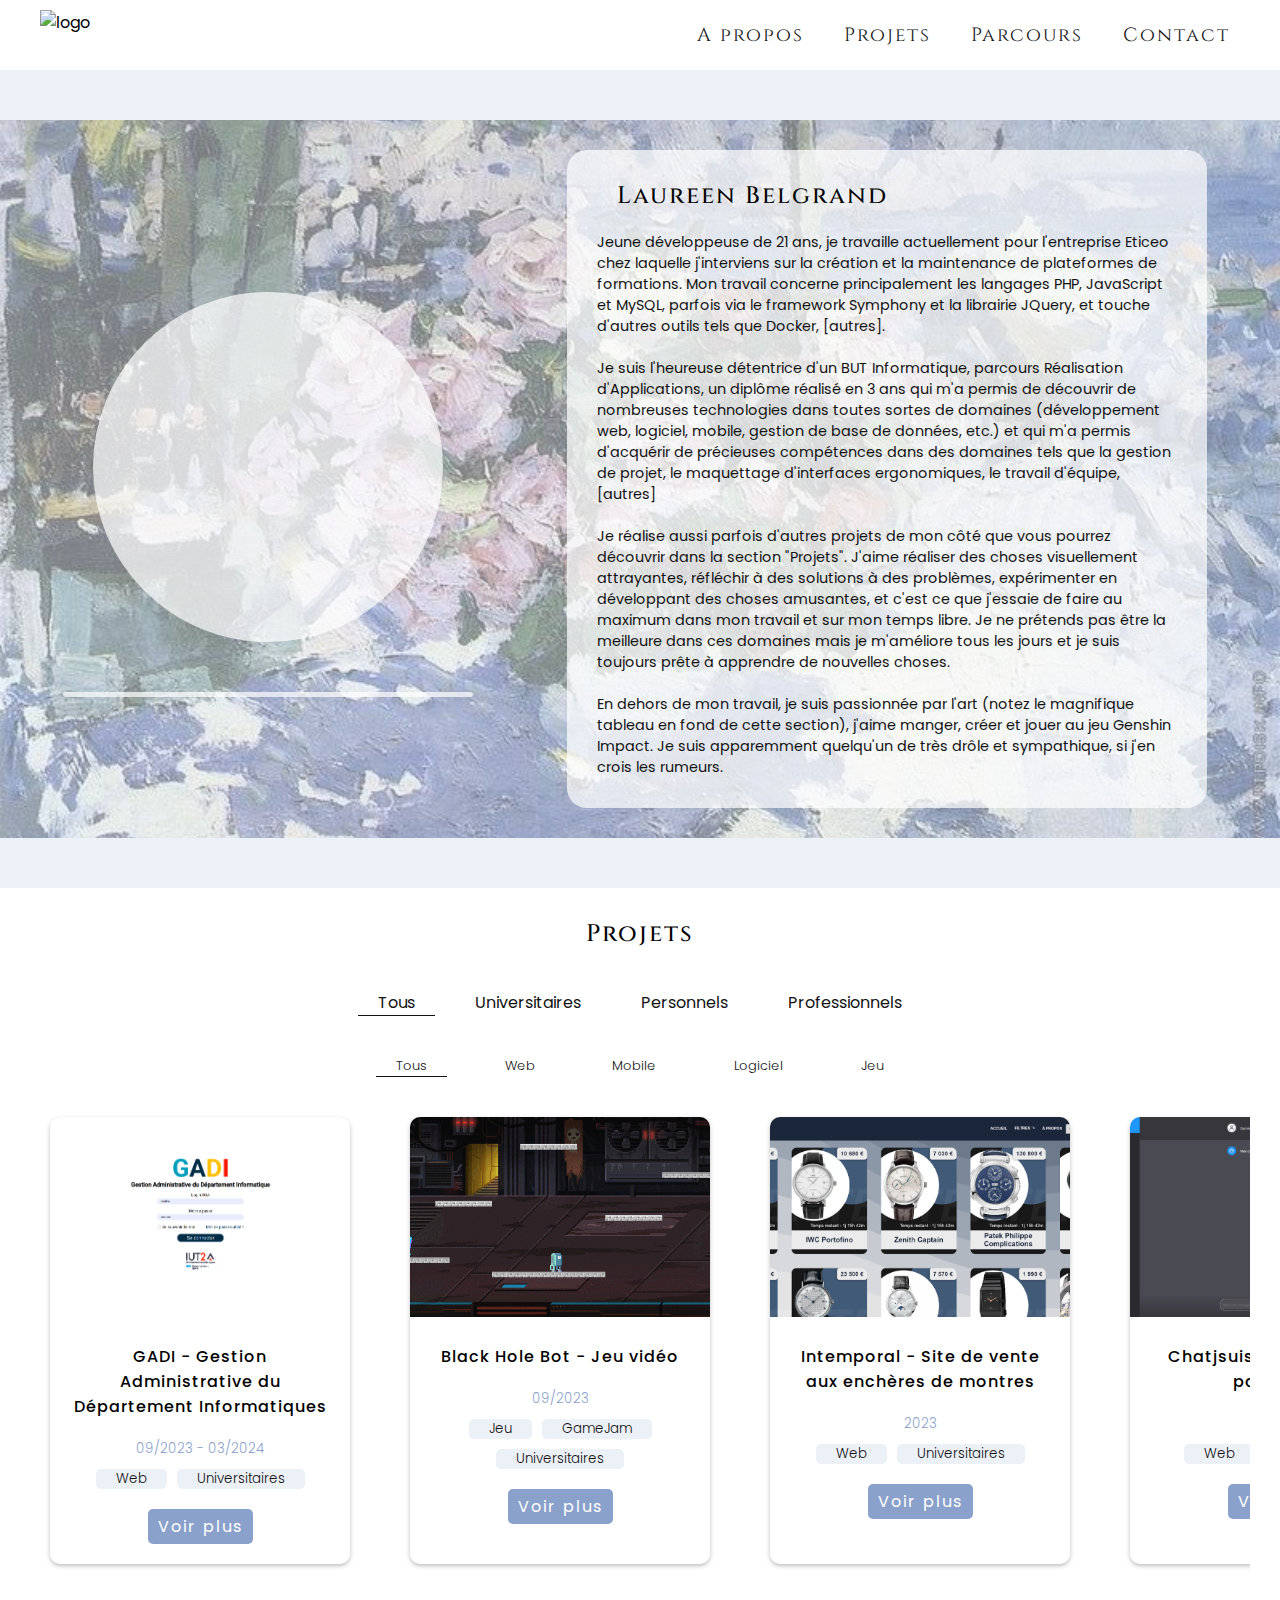
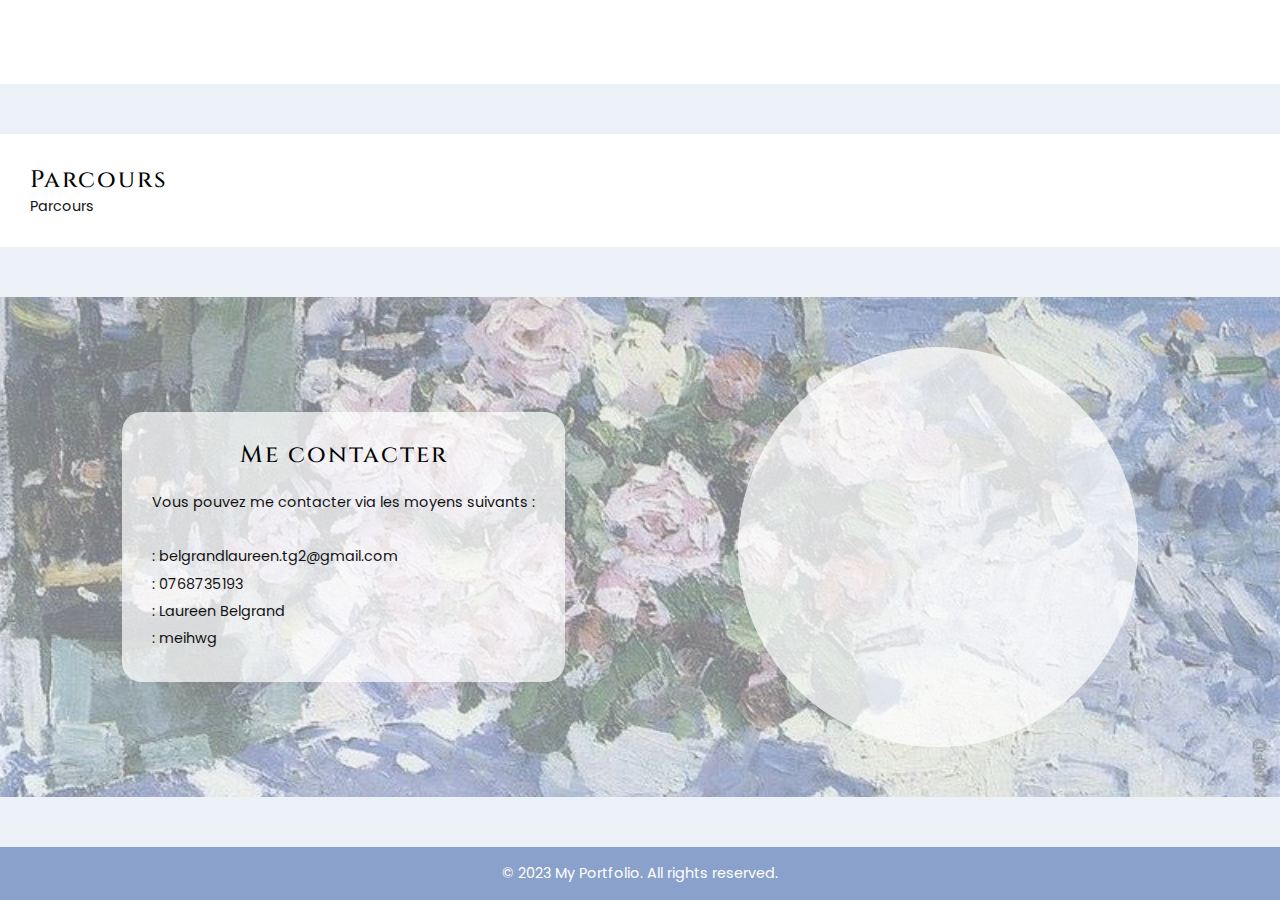
==== index.html @ 21756158 "Updates" ====
<!doctype html><html lang="en"><head><meta charset="utf-8"/><link rel="icon" href="/favicon.ico"/><meta name="viewport" content="width=device-width,initial-scale=1"/><link href="https://fonts.googleapis.com/css2?family=Poppins:wght@300;400;500;600;700&display=swap" rel="stylesheet"><link rel="stylesheet" href="https://cdnjs.cloudflare.com/ajax/libs/font-awesome/5.15.3/css/all.min.css"><link rel="stylesheet" href="https://cdn.jsdelivr.net/npm/phosphor-icons@latest/dist/phosphor.css"><link rel="stylesheet" href="https://fonts.googleapis.com/css2?family=Cinzel:wght@400..900&display=swap%27"><meta name="theme-color" content="#000000"/><meta name="description" content="Web site created using create-react-app"/><link rel="apple-touch-icon" href="/logo192.png"/><link rel="manifest" href="/manifest.json"/><title>Laureen Belgrand - Portfolio</title><script defer="defer" src="/static/js/main.1f00c814.js"></script><link href="/static/css/main.bd070489.css" rel="stylesheet"></head><body><noscript>You need to enable JavaScript to run this app.</noscript><div id="root"></div></body></html>
---- static/css/main.bd070489.css ----
*{--color-primary:#8aa1cb;--white:#fff;--black:#131313;--color-gray:#f0f0f0;--color-grey:#e0e0e0;--color-text:#131313;--color-text-light:#fff;--color-bg:#ecf0f7;box-sizing:border-box;margin:0;padding:0;scroll-behavior:smooth}:not(.icon){transition:all .3s ease-in-out}::selection{background-color:var(--color-primary);color:#fff}body{-webkit-font-smoothing:antialiased;-moz-osx-font-smoothing:grayscale;font-family:Poppins,-apple-system,BlinkMacSystemFont,Segoe UI,Roboto,Oxygen,Ubuntu,Cantarell,Fira Sans,Droid Sans,Helvetica Neue,sans-serif;margin:0;overflow-x:hidden}code{font-family:source-code-pro,Menlo,Monaco,Consolas,Courier New,monospace}h2{font-family:Cinzel;font-weight:500;letter-spacing:2px}a,label,p,span{color:var(--color-text)}p{font-size:.9rem}a{text-decoration:none}::-webkit-scrollbar{height:10px;width:10px}::-webkit-scrollbar-thumb{background-color:var(--color-primary);border-radius:10px}body{background-color:var(--color-bg);min-height:100vh}section{margin:50px 0;padding:30px;scroll-margin-top:100px}header,section{background-color:var(--white);width:100vw}header{align-items:center;display:flex;flex-direction:row;justify-content:space-between;min-height:4rem;padding:10px 20px;position:-webkit-sticky;position:sticky;top:0;z-index:100;img{height:50px;margin-left:20px;width:50px}ul{display:flex;flex-direction:row;gap:20px;list-style:none;margin-right:20px}a{font-family:Cinzel;font-size:larger;letter-spacing:2px;padding:5px 10px;text-decoration:none}a:hover{color:var(--color-primary)}li .underline{transition:width .3s ease-in-out;width:0}li.active .underline{border-bottom:1px solid var(--black);width:100%}li:hover .underline{border-bottom:1px solid var(--color-primary);width:100%}}#about{background:url(/static/media/banner.ee981eb2095ae97051c8.png) no-repeat center 50%/cover,var(--color-primary);padding:0;position:relative;.filter{background-color:var(--color-bg);height:100%;opacity:.5;position:absolute;width:100%}.content{justify-content:space-evenly;position:relative;z-index:10}.content,.icons{align-items:center;display:flex;flex-direction:row}.icons{background-color:#ffffffb3;border-radius:20px;font-size:30px;gap:20px;justify-content:center;margin:20px;padding-top:5px}.icons .icon:hover{color:var(--color-primary);cursor:pointer}.icons .icon{transition:all .05s ease-in-out}.image{background:url() no-repeat center 50%/cover,#ffffffb3;border-radius:50%;height:350px;margin:50px;width:350px}.text{background-color:#ffffffb3;border-radius:20px;margin:30px;max-width:50%;padding:30px}h2{padding:0 0 20px 20px}}#projects{align-items:center;display:flex;flex-direction:column;ul{display:flex;flex-direction:row;gap:20px;justify-content:space-evenly;list-style:none;margin-top:40px}ul.type{font-size:small;font-weight:300}span{padding:0 20px}li:hover span{color:var(--color-primary);cursor:pointer}li .underline{transition:width .3s ease-in-out;width:0}li.active .underline{border-bottom:1px solid var(--black);width:100%}li:hover .underline{border-bottom:1px solid var(--color-primary);width:100%}.cards-container{display:flex;flex-direction:row;flex-wrap:nowrap;gap:60px;margin-bottom:50px;overflow-x:scroll;padding:40px 20px;width:100%}}.project-card{background-color:var(--white);border-radius:10px;box-shadow:0 2px 4px #00000040;flex:1 1;max-width:300px;min-width:300px;width:300px;img{background:var(--color-bg);border-radius:10px 10px 0 0;height:100%;min-height:200px;min-width:100%;object-fit:cover;width:100%}.card-info{align-items:center;border-radius:0 0 10px 10px;display:flex;flex-direction:column;padding:20px;h3{font-size:medium;font-weight:500;letter-spacing:1px;margin-bottom:20px;text-align:center}.open-details{background-color:var(--color-primary);border-radius:5px;color:var(--color-text-light);cursor:pointer;font-weight:400;letter-spacing:2px;padding:5px 10px}.date{color:var(--color-primary)}.date,.tags{font-size:smaller;font-weight:300}.tags{display:flex;flex-direction:row;flex-wrap:wrap;gap:10px;justify-content:center;margin:10px 0 20px;span{background-color:var(--color-bg);border-radius:5px;padding:5px 10px}}}}.project-card:hover{box-shadow:0 4px 8px #0000004d}.popup-bg{background:#00000080;height:100vh;justify-content:center;left:0;position:fixed;top:0;width:100vw;z-index:2000}.popup-bg,.project-popup{align-items:center;display:flex;flex-direction:column}.project-popup{background:#fff;border-radius:10px;box-shadow:0 0 10px #0003;font-size:1.2rem;max-height:90vh;overflow:scroll;transition:all .3s ease-in-out;width:60%;z-index:2001;.popup-header{border-bottom:1px solid var(--color-a);justify-content:space-between;width:100%;.popup-space{padding:1.5rem}.card-title{font-weight:500;letter-spacing:1px;margin-top:2.5rem}.popup-close{cursor:pointer;margin:1rem;transition:none}.popup-close:hover{color:red}}.popup-body{padding:1rem;width:60%;.popup-img{height:auto;margin:1rem 0;width:100%}.popup-cont{flex-direction:row;justify-content:space-between;.date{color:var(--color-primary);font-size:small;font-weight:300}.tags{flex-direction:row;flex-wrap:wrap;font-size:small;font-weight:300;gap:10px;justify-content:center;span{background-color:var(--color-primary);border-radius:5px;color:var(--color-text-light);font-size:small;padding:5px 10px}}}.popup-desc{padding:2rem 0;text-align:justify;width:100%;b{font-size:.9rem;font-weight:600}a{color:var(--color-primary)}a:hover{text-decoration:underline}.popup-images{justify-content:center;margin:2rem 0}.popup-keywords{flex-direction:row;flex-wrap:wrap;justify-content:center;margin:2rem 0}.popup-keyword{color:var(--color-primary);font-size:small;font-style:italic;padding:.5rem}}}}#contact{background:url(/static/media/banner.ee981eb2095ae97051c8.png) no-repeat center 50%/cover,var(--color-primary);padding:0;position:relative;.filter{background-color:var(--color-bg);height:100%;opacity:.5;position:absolute;width:100%}.content{align-items:center;display:flex;flex-direction:row;justify-content:space-evenly;position:relative;z-index:10}.image{background:url() no-repeat center 50%/cover,#ffffffb3;border-radius:50%;height:400px;margin:50px;width:400px}.text{background-color:#ffffffb3;border-radius:20px;line-height:1.7rem;margin:30px;max-width:50%;padding:30px}h2{padding-bottom:20px;text-align:center}a:hover{color:var(--color-primary)}}footer{background-color:var(--color-primary);padding:1rem;text-align:center;width:100vw;p{color:var(--color-text-light)}}
/*# sourceMappingURL=main.bd070489.css.map*/
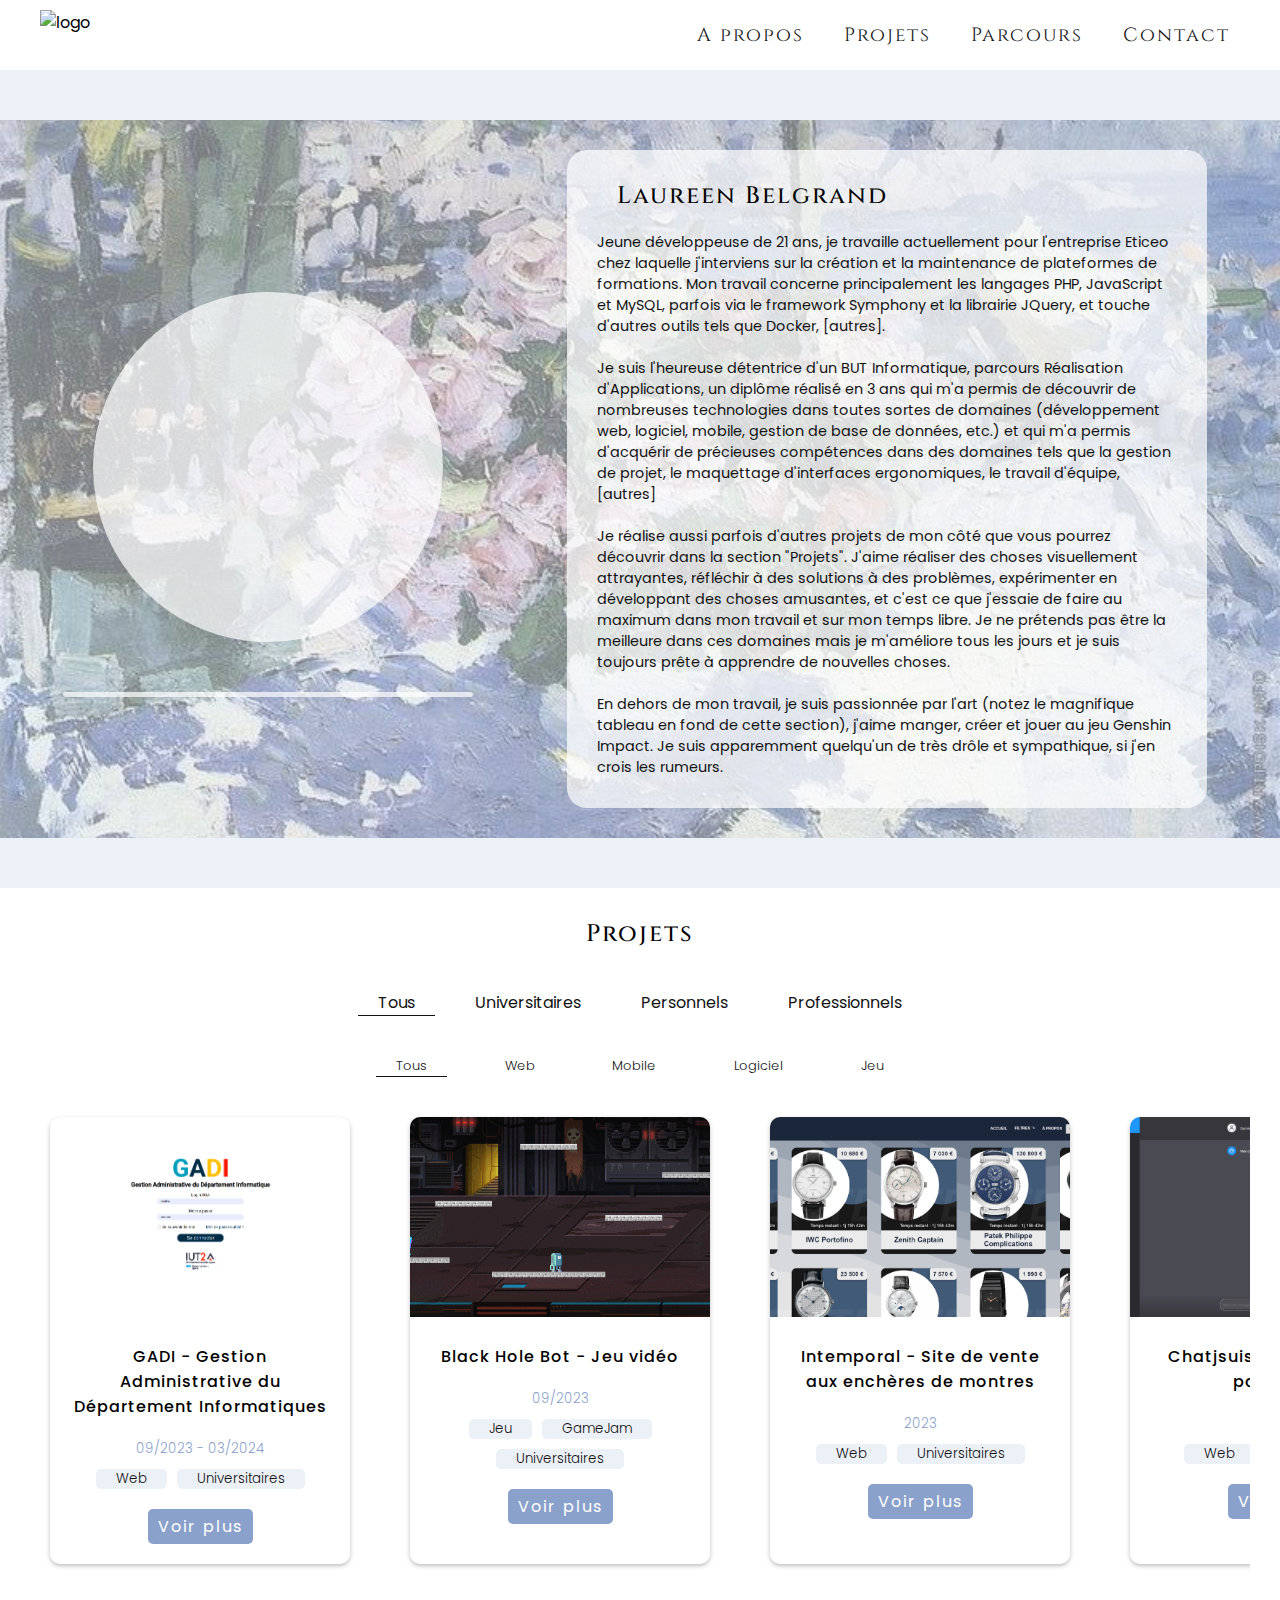
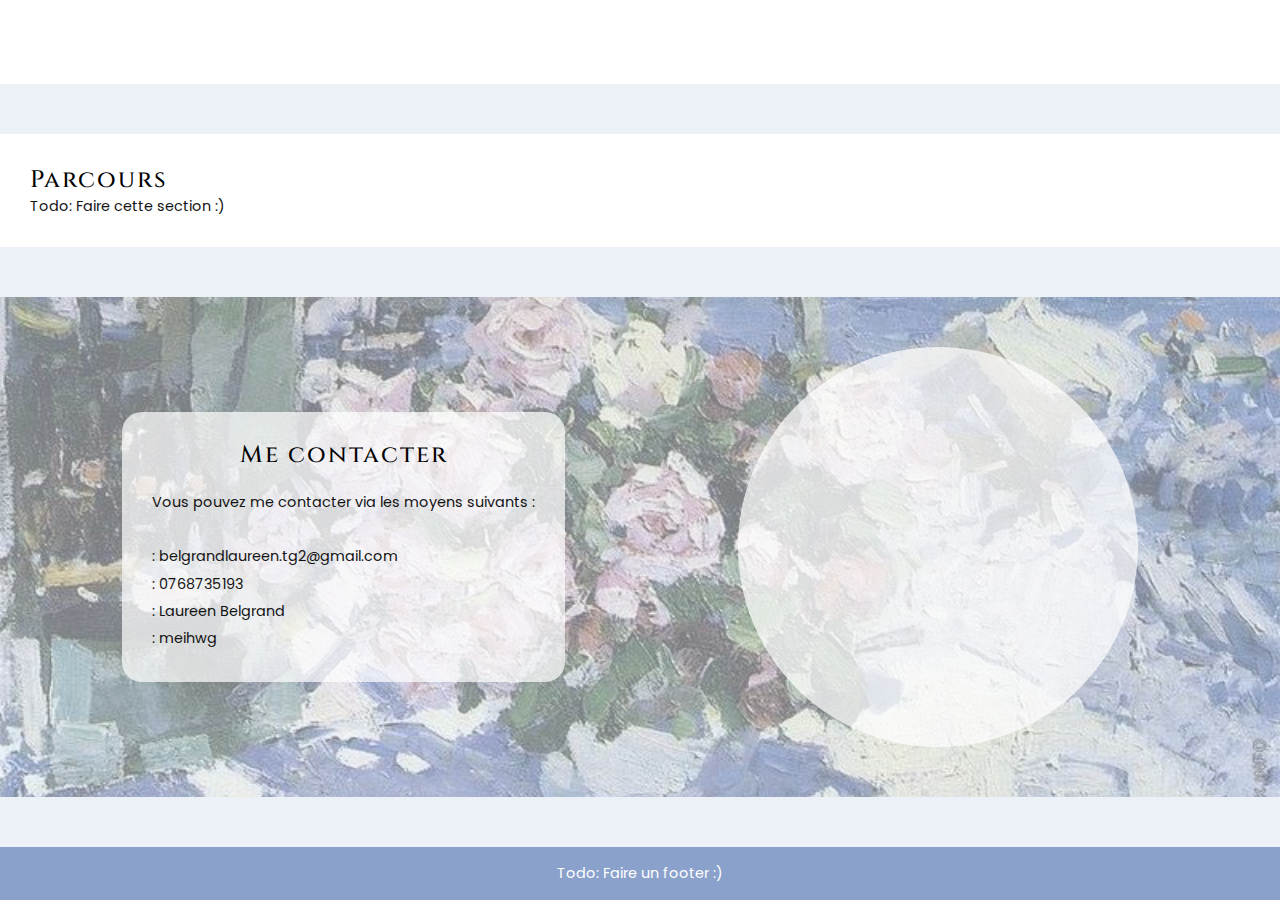
==== commit f8c1bfb2: "Updates" ====
--- a/index.html
+++ b/index.html
@@ -1 +1 @@
-<!doctype html><html lang="en"><head><meta charset="utf-8"/><link rel="icon" href="/favicon.ico"/><meta name="viewport" content="width=device-width,initial-scale=1"/><link href="https://fonts.googleapis.com/css2?family=Poppins:wght@300;400;500;600;700&display=swap" rel="stylesheet"><link rel="stylesheet" href="https://cdnjs.cloudflare.com/ajax/libs/font-awesome/5.15.3/css/all.min.css"><link rel="stylesheet" href="https://cdn.jsdelivr.net/npm/phosphor-icons@latest/dist/phosphor.css"><link rel="stylesheet" href="https://fonts.googleapis.com/css2?family=Cinzel:wght@400..900&display=swap%27"><meta name="theme-color" content="#000000"/><meta name="description" content="Web site created using create-react-app"/><link rel="apple-touch-icon" href="/logo192.png"/><link rel="manifest" href="/manifest.json"/><title>Laureen Belgrand - Portfolio</title><script defer="defer" src="/static/js/main.1f00c814.js"></script><link href="/static/css/main.bd070489.css" rel="stylesheet"></head><body><noscript>You need to enable JavaScript to run this app.</noscript><div id="root"></div></body></html>+<!doctype html><html lang="en"><head><meta charset="utf-8"/><link rel="icon" href="/favicon.ico"/><meta name="viewport" content="width=device-width,initial-scale=1"/><link href="https://fonts.googleapis.com/css2?family=Poppins:wght@300;400;500;600;700&display=swap" rel="stylesheet"><link rel="stylesheet" href="https://cdnjs.cloudflare.com/ajax/libs/font-awesome/5.15.3/css/all.min.css"><link rel="stylesheet" href="https://cdn.jsdelivr.net/npm/phosphor-icons@latest/dist/phosphor.css"><link rel="stylesheet" href="https://fonts.googleapis.com/css2?family=Cinzel:wght@400..900&display=swap%27"><meta name="theme-color" content="#000000"/><meta name="description" content="Web site created using create-react-app"/><link rel="apple-touch-icon" href="/logo192.png"/><link rel="manifest" href="/manifest.json"/><title>Laureen Belgrand - Portfolio</title><script defer="defer" src="/static/js/main.a08a3d20.js"></script><link href="/static/css/main.bd070489.css" rel="stylesheet"></head><body><noscript>You need to enable JavaScript to run this app.</noscript><div id="root"></div></body></html>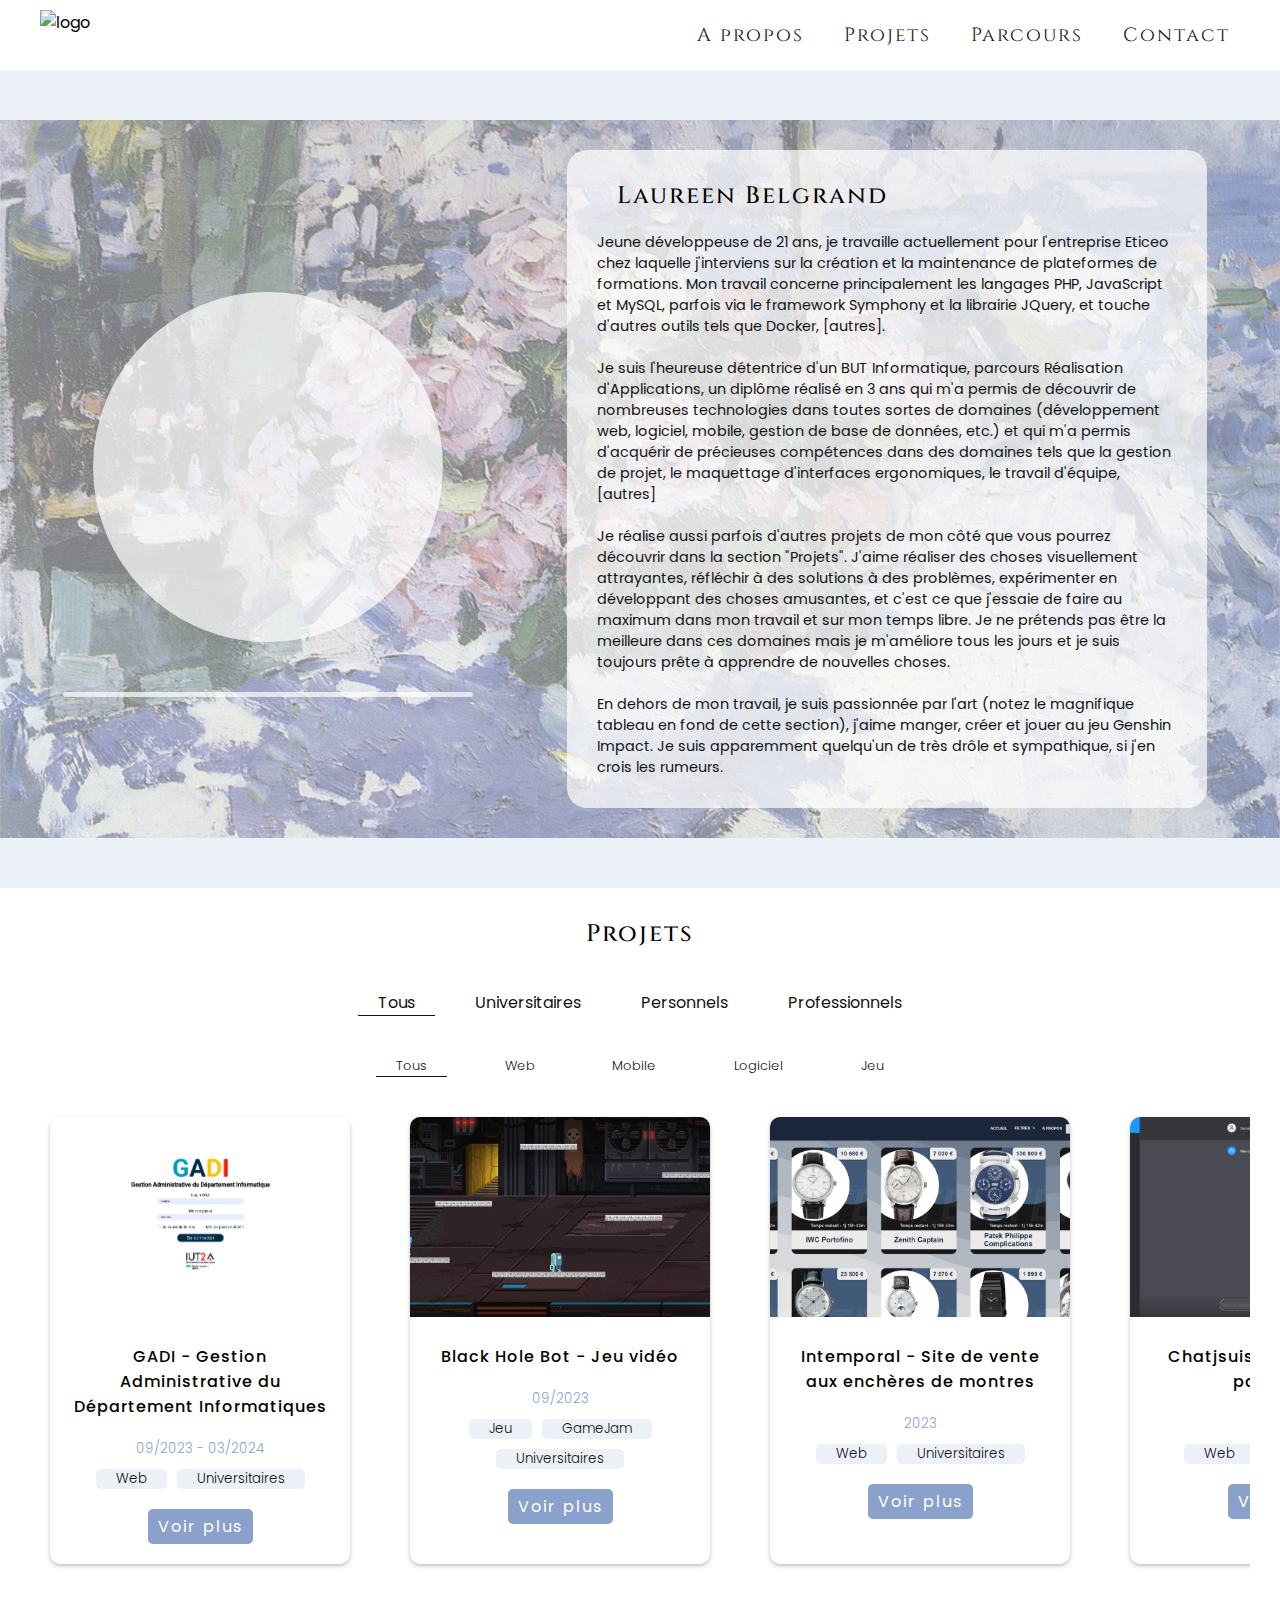
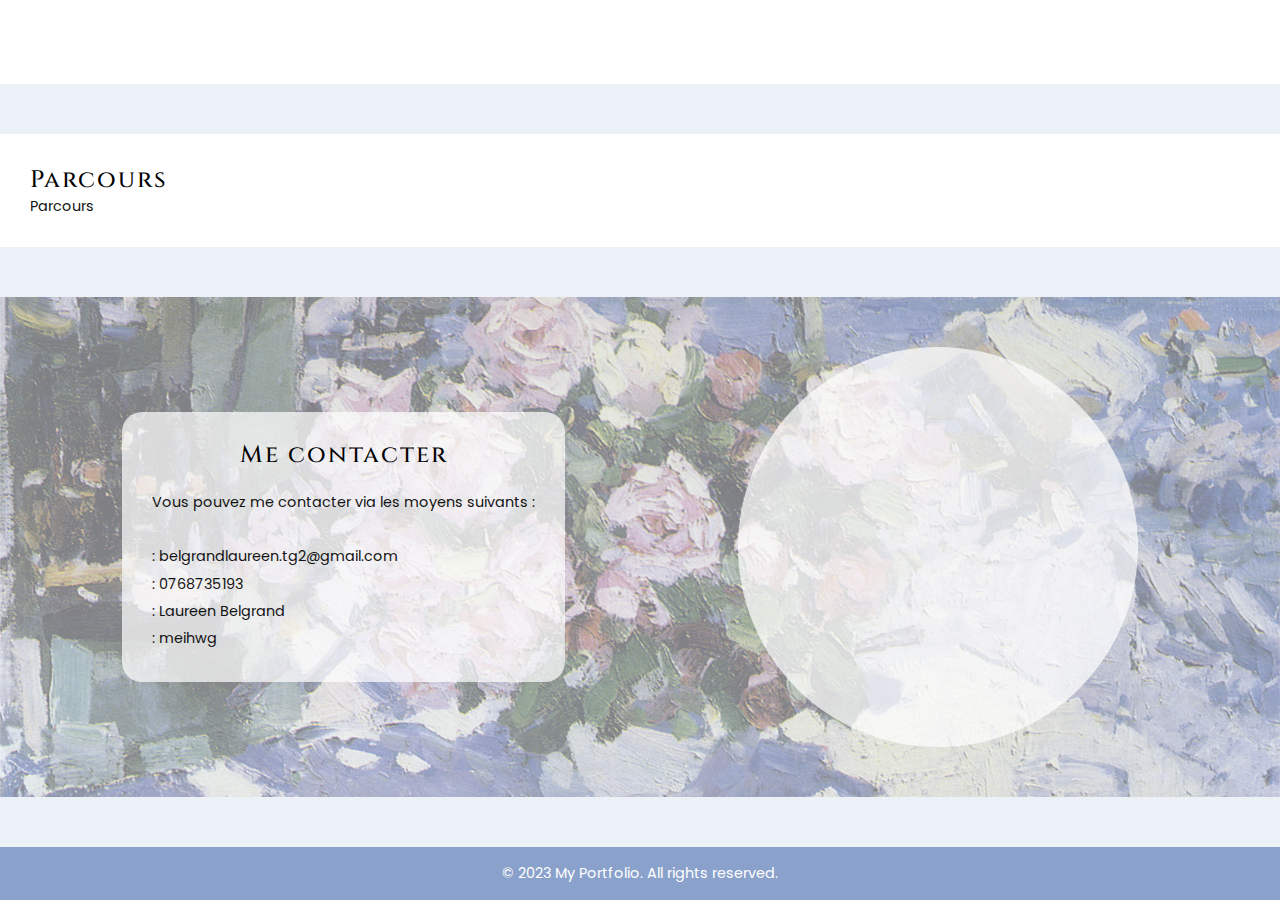
==== commit 2a4a2313: "Updates" ====
--- a/index.html
+++ b/index.html
@@ -1 +1 @@
-<!doctype html><html lang="en"><head><meta charset="utf-8"/><link rel="icon" href="/favicon.ico"/><meta name="viewport" content="width=device-width,initial-scale=1"/><link href="https://fonts.googleapis.com/css2?family=Poppins:wght@300;400;500;600;700&display=swap" rel="stylesheet"><link rel="stylesheet" href="https://cdnjs.cloudflare.com/ajax/libs/font-awesome/5.15.3/css/all.min.css"><link rel="stylesheet" href="https://cdn.jsdelivr.net/npm/phosphor-icons@latest/dist/phosphor.css"><link rel="stylesheet" href="https://fonts.googleapis.com/css2?family=Cinzel:wght@400..900&display=swap%27"><meta name="theme-color" content="#000000"/><meta name="description" content="Web site created using create-react-app"/><link rel="apple-touch-icon" href="/logo192.png"/><link rel="manifest" href="/manifest.json"/><title>Laureen Belgrand - Portfolio</title><script defer="defer" src="/static/js/main.a08a3d20.js"></script><link href="/static/css/main.bd070489.css" rel="stylesheet"></head><body><noscript>You need to enable JavaScript to run this app.</noscript><div id="root"></div></body></html>+<!doctype html><html lang="en"><head><meta charset="utf-8"/><link rel="icon" href="/favicon.ico"/><meta name="viewport" content="width=device-width,initial-scale=1"/><link href="https://fonts.googleapis.com/css2?family=Poppins:wght@300;400;500;600;700&display=swap" rel="stylesheet"><link rel="stylesheet" href="https://cdnjs.cloudflare.com/ajax/libs/font-awesome/5.15.3/css/all.min.css"><link rel="stylesheet" href="https://cdn.jsdelivr.net/npm/phosphor-icons@latest/dist/phosphor.css"><link rel="stylesheet" href="https://fonts.googleapis.com/css2?family=Cinzel:wght@400..900&display=swap%27"><meta name="theme-color" content="#000000"/><meta name="description" content="Web site created using create-react-app"/><link rel="apple-touch-icon" href="/logo192.png"/><link rel="manifest" href="/manifest.json"/><title>Laureen Belgrand - Portfolio</title><script defer="defer" src="/static/js/main.1f00c814.js"></script><link href="/static/css/main.9909533e.css" rel="stylesheet"></head><body><noscript>You need to enable JavaScript to run this app.</noscript><div id="root"></div></body></html>--- a/static/css/main.9909533e.css
+++ b/static/css/main.9909533e.css
@@ -0,0 +1,2 @@
+*{--color-primary:#8aa1cb;--white:#fff;--black:#131313;--color-gray:#f0f0f0;--color-grey:#e0e0e0;--color-text:#131313;--color-text-light:#fff;--color-bg:#ecf0f7;box-sizing:border-box;margin:0;padding:0;scroll-behavior:smooth}:not(.icon){transition:all .3s ease-in-out}::selection{background-color:var(--color-primary);color:#fff}body{-webkit-font-smoothing:antialiased;-moz-osx-font-smoothing:grayscale;font-family:Poppins,-apple-system,BlinkMacSystemFont,Segoe UI,Roboto,Oxygen,Ubuntu,Cantarell,Fira Sans,Droid Sans,Helvetica Neue,sans-serif;margin:0;overflow-x:hidden}code{font-family:source-code-pro,Menlo,Monaco,Consolas,Courier New,monospace}h2{font-family:Cinzel;font-weight:500;letter-spacing:2px}a,label,p,span{color:var(--color-text)}p{font-size:.9rem}a{text-decoration:none}::-webkit-scrollbar{height:10px;width:10px}::-webkit-scrollbar-thumb{background-color:var(--color-primary);border-radius:10px}body{background-color:var(--color-bg);min-height:100vh}section{margin:50px 0;padding:30px;scroll-margin-top:100px}header,section{background-color:var(--white);width:100vw}header{align-items:center;display:flex;flex-direction:row;justify-content:space-between;min-height:4rem;padding:10px 20px;position:-webkit-sticky;position:sticky;top:0;z-index:100;img{height:50px;margin-left:20px;width:50px}ul{display:flex;flex-direction:row;gap:20px;list-style:none;margin-right:20px}a{font-family:Cinzel;font-size:larger;letter-spacing:2px;padding:5px 10px;text-decoration:none}a:hover{color:var(--color-primary)}li .underline{transition:width .3s ease-in-out;width:0}li.active .underline{border-bottom:1px solid var(--black);width:100%}li:hover .underline{border-bottom:1px solid var(--color-primary);width:100%}}#about{background:url(/static/media/banner.20f4c01226e9695c147e.jpg) no-repeat center 50%/cover,var(--color-primary);padding:0;position:relative;.filter{background-color:var(--color-bg);height:100%;opacity:.5;position:absolute;width:100%}.content{justify-content:space-evenly;position:relative;z-index:10}.content,.icons{align-items:center;display:flex;flex-direction:row}.icons{background-color:#ffffffb3;border-radius:20px;font-size:30px;gap:20px;justify-content:center;margin:20px;padding-top:5px}.icons .icon:hover{color:var(--color-primary);cursor:pointer}.icons .icon{transition:all .05s ease-in-out}.image{background:url() no-repeat center 50%/cover,#ffffffb3;border-radius:50%;height:350px;margin:50px;width:350px}.text{background-color:#ffffffb3;border-radius:20px;margin:30px;max-width:50%;padding:30px}h2{padding:0 0 20px 20px}}#projects{align-items:center;display:flex;flex-direction:column;ul{display:flex;flex-direction:row;gap:20px;justify-content:space-evenly;list-style:none;margin-top:40px}ul.type{font-size:small;font-weight:300}span{padding:0 20px}li:hover span{color:var(--color-primary);cursor:pointer}li .underline{transition:width .3s ease-in-out;width:0}li.active .underline{border-bottom:1px solid var(--black);width:100%}li:hover .underline{border-bottom:1px solid var(--color-primary);width:100%}.cards-container{display:flex;flex-direction:row;flex-wrap:nowrap;gap:60px;margin-bottom:50px;overflow-x:scroll;padding:40px 20px;width:100%}}.project-card{background-color:var(--white);border-radius:10px;box-shadow:0 2px 4px #00000040;flex:1 1;max-width:300px;min-width:300px;width:300px;.card-info{align-items:center;border-radius:0 0 10px 10px;display:flex;flex-direction:column;padding:20px;h3{font-size:medium;font-weight:500;letter-spacing:1px;margin-bottom:20px;text-align:center}.open-details{background-color:var(--color-primary);border-radius:5px;color:var(--color-text-light);cursor:pointer;font-weight:400;letter-spacing:2px;padding:5px 10px}.date{color:var(--color-primary)}.date,.tags{font-size:smaller;font-weight:300}.tags{display:flex;flex-direction:row;flex-wrap:wrap;gap:10px;justify-content:center;margin:10px 0 20px;span{background-color:var(--color-bg);border-radius:5px;padding:5px 10px}}}img{background:var(--color-bg);border-radius:10px 10px 0 0;height:100%;min-height:200px;min-width:100%;object-fit:cover;width:100%}}.project-card:hover{box-shadow:0 4px 8px #0000004d}.popup-bg{background:#00000080;height:100vh;justify-content:center;left:0;position:fixed;top:0;width:100vw;z-index:2000}.popup-bg,.project-popup{align-items:center;display:flex;flex-direction:column}.project-popup{background:#fff;border-radius:10px;box-shadow:0 0 10px #0003;font-size:1.2rem;max-height:90vh;overflow:scroll;transition:all .3s ease-in-out;width:60%;z-index:2001;.popup-header{border-bottom:1px solid var(--color-a);flex-direction:row;justify-content:space-between;width:100%;.popup-space{padding:1.5rem}.card-title{font-weight:500;letter-spacing:1px;margin-top:2.5rem}.popup-close{cursor:pointer;margin:1rem;transition:none}.popup-close:hover{color:red}}.popup-body{padding:1rem;width:60%;.popup-img{height:auto;margin:1rem 0;width:100%}.popup-cont{flex-direction:row;justify-content:space-between;.date{color:var(--color-primary);font-size:small;font-weight:300}.tags{flex-direction:row;flex-wrap:wrap;font-size:small;font-weight:300;gap:10px;justify-content:center;span{background-color:var(--color-primary);border-radius:5px;color:var(--color-text-light);font-size:small;padding:5px 10px}}}.popup-desc{padding:2rem 0;text-align:justify;width:100%;b{font-size:.9rem;font-weight:600}a{color:var(--color-primary)}a:hover{text-decoration:underline}.popup-images{justify-content:center;margin:2rem 0}.popup-keywords{flex-direction:row;flex-wrap:wrap;justify-content:center;margin:2rem 0}.popup-keyword{color:var(--color-primary);font-size:small;font-style:italic;padding:.5rem}}}}#contact{background:url(/static/media/banner.20f4c01226e9695c147e.jpg) no-repeat center 50%/cover,var(--color-primary);padding:0;position:relative;.filter{background-color:var(--color-bg);height:100%;opacity:.5;position:absolute;width:100%}.content{align-items:center;display:flex;flex-direction:row;justify-content:space-evenly;position:relative;z-index:10}.image{background:url() no-repeat center 50%/cover,#ffffffb3;border-radius:50%;height:400px;margin:50px;width:400px}.text{background-color:#ffffffb3;border-radius:20px;line-height:1.7rem;margin:30px;max-width:50%;padding:30px}h2{padding-bottom:20px;text-align:center}a:hover{color:var(--color-primary)}}footer{background-color:var(--color-primary);padding:1rem;text-align:center;width:100vw;p{color:var(--color-text-light)}}
+/*# sourceMappingURL=main.9909533e.css.map*/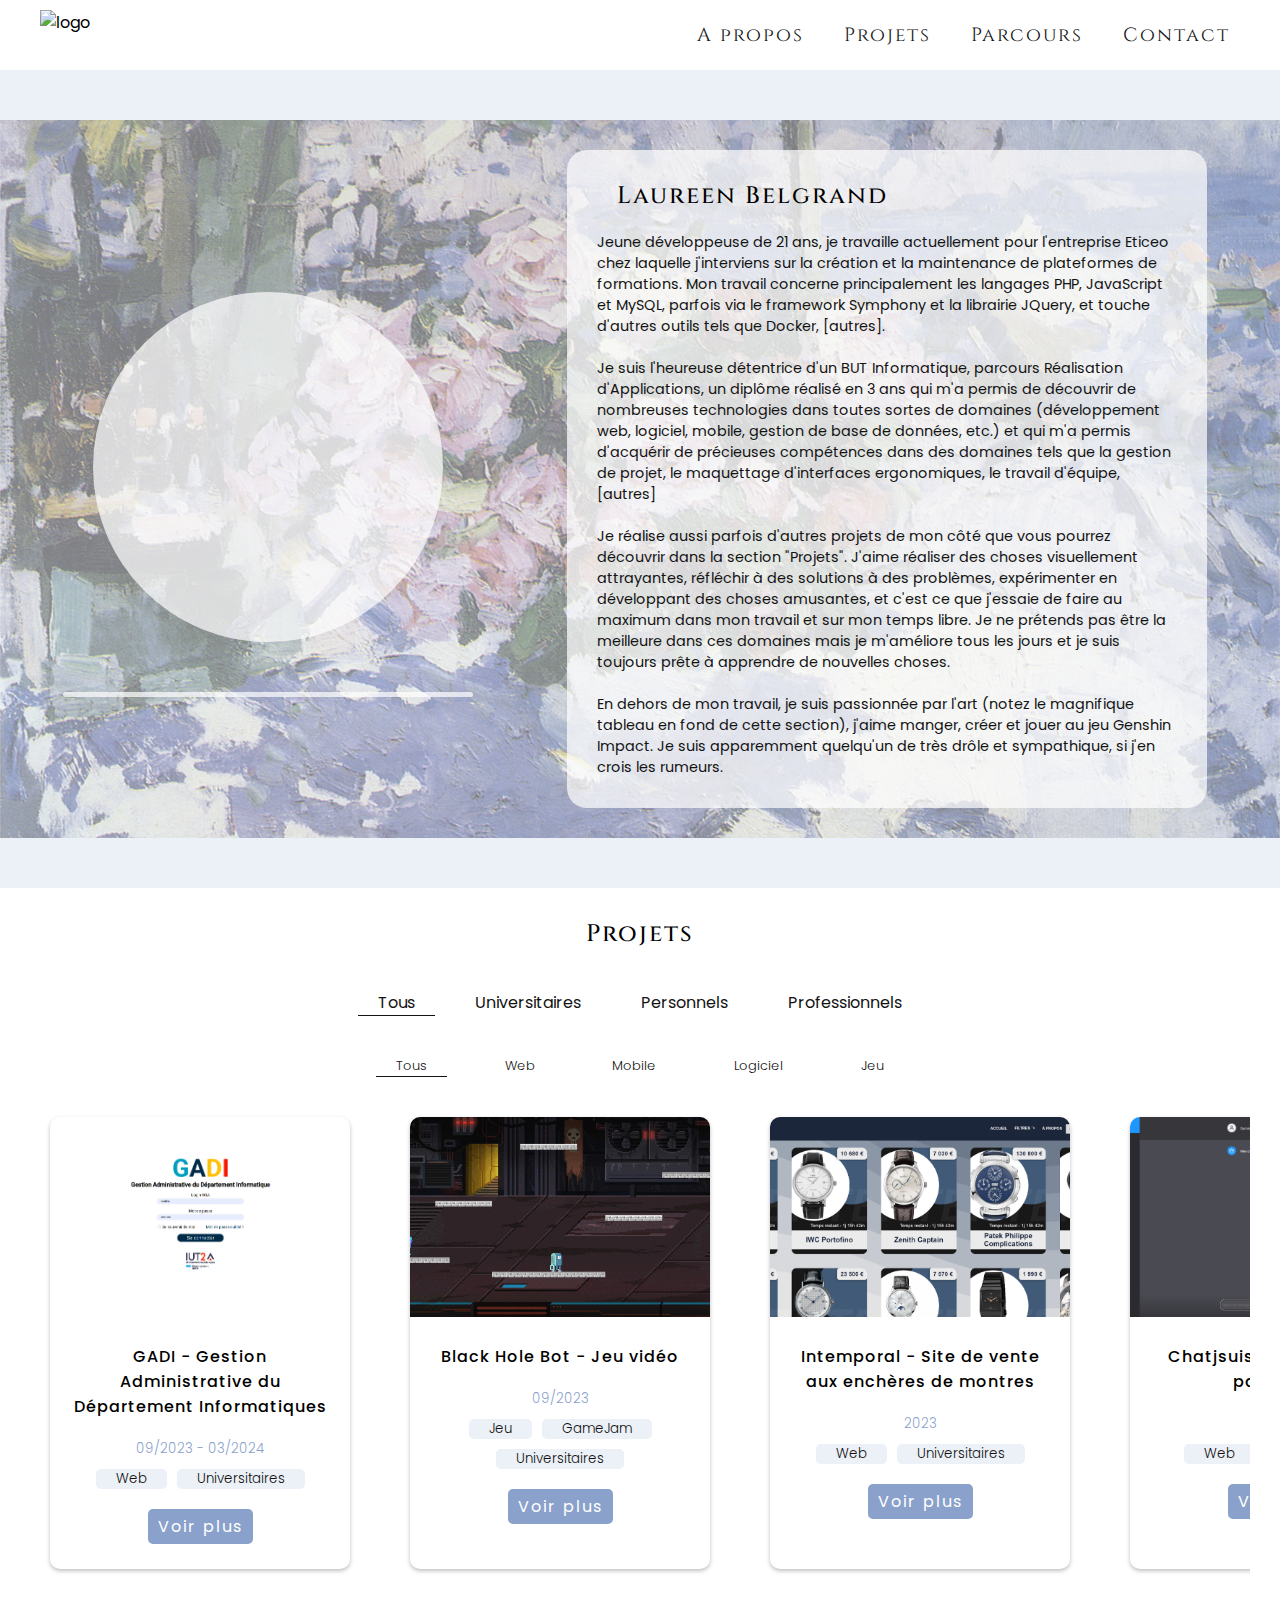
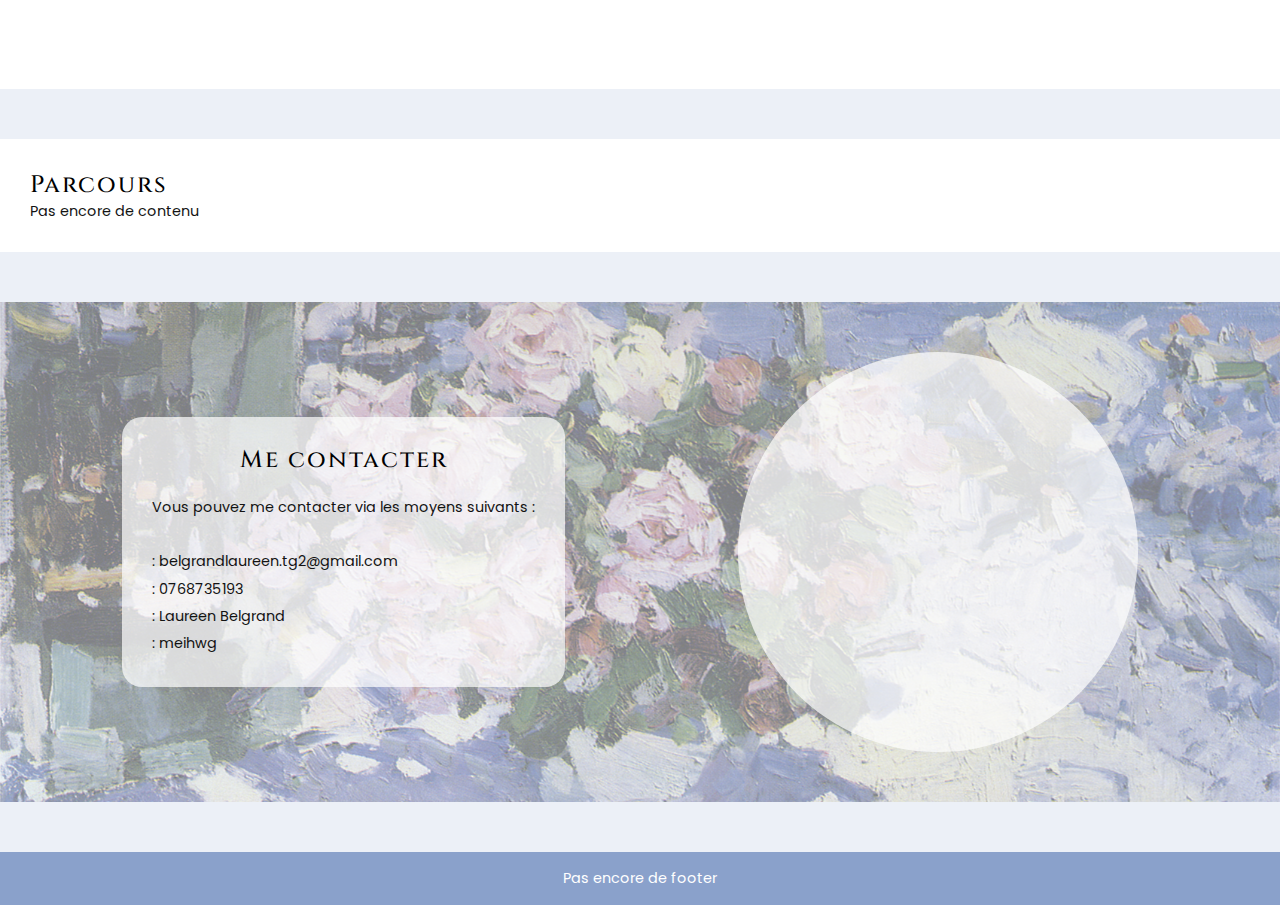
==== commit 8be1ae2b: "Updates" ====
--- a/index.html
+++ b/index.html
@@ -1 +1 @@
-<!doctype html><html lang="en"><head><meta charset="utf-8"/><link rel="icon" href="/favicon.ico"/><meta name="viewport" content="width=device-width,initial-scale=1"/><link href="https://fonts.googleapis.com/css2?family=Poppins:wght@300;400;500;600;700&display=swap" rel="stylesheet"><link rel="stylesheet" href="https://cdnjs.cloudflare.com/ajax/libs/font-awesome/5.15.3/css/all.min.css"><link rel="stylesheet" href="https://cdn.jsdelivr.net/npm/phosphor-icons@latest/dist/phosphor.css"><link rel="stylesheet" href="https://fonts.googleapis.com/css2?family=Cinzel:wght@400..900&display=swap%27"><meta name="theme-color" content="#000000"/><meta name="description" content="Web site created using create-react-app"/><link rel="apple-touch-icon" href="/logo192.png"/><link rel="manifest" href="/manifest.json"/><title>Laureen Belgrand - Portfolio</title><script defer="defer" src="/static/js/main.1f00c814.js"></script><link href="/static/css/main.9909533e.css" rel="stylesheet"></head><body><noscript>You need to enable JavaScript to run this app.</noscript><div id="root"></div></body></html>+<!doctype html><html lang="en"><head><meta charset="utf-8"/><link rel="icon" href="/favicon.ico"/><meta name="viewport" content="width=device-width,initial-scale=1"/><link href="https://fonts.googleapis.com/css2?family=Poppins:wght@300;400;500;600;700&display=swap" rel="stylesheet"><link rel="stylesheet" href="https://cdnjs.cloudflare.com/ajax/libs/font-awesome/5.15.3/css/all.min.css"><link rel="stylesheet" href="https://cdn.jsdelivr.net/npm/phosphor-icons@latest/dist/phosphor.css"><link rel="stylesheet" href="https://fonts.googleapis.com/css2?family=Cinzel:wght@400..900&display=swap%27"><meta name="theme-color" content="#000000"/><meta name="description" content="Web site created using create-react-app"/><link rel="apple-touch-icon" href="/logo192.png"/><link rel="manifest" href="/manifest.json"/><title>Laureen Belgrand - Portfolio</title><script defer="defer" src="/static/js/main.93ca20d5.js"></script><link href="/static/css/main.ecd614fa.css" rel="stylesheet"></head><body><noscript>You need to enable JavaScript to run this app.</noscript><div id="root"></div></body></html>--- a/static/css/main.ecd614fa.css
+++ b/static/css/main.ecd614fa.css
@@ -0,0 +1,2 @@
+*{--color-primary:#8aa1cb;--white:#fff;--black:#131313;--color-gray:#f0f0f0;--color-grey:#e0e0e0;--color-text:#131313;--color-text-light:#fff;--color-bg:#ecf0f7;box-sizing:border-box;margin:0;padding:0;scroll-behavior:smooth}:not(.icon){transition:all .3s ease-in-out}::selection{background-color:var(--color-primary);color:#fff}body{-webkit-font-smoothing:antialiased;-moz-osx-font-smoothing:grayscale;font-family:Poppins,-apple-system,BlinkMacSystemFont,Segoe UI,Roboto,Oxygen,Ubuntu,Cantarell,Fira Sans,Droid Sans,Helvetica Neue,sans-serif;margin:0;overflow-x:hidden}code{font-family:source-code-pro,Menlo,Monaco,Consolas,Courier New,monospace}h2{font-family:Cinzel;font-weight:500;letter-spacing:2px}a,label,p,span{color:var(--color-text)}p{font-size:.9rem}a{text-decoration:none}::-webkit-scrollbar{height:10px;width:10px}::-webkit-scrollbar-thumb{background-color:var(--color-primary);border-radius:10px}body{background-color:var(--color-bg);min-height:100vh}section{margin:50px 0;padding:30px;scroll-margin-top:100px}header,section{background-color:var(--white);width:100vw}header{align-items:center;display:flex;flex-direction:row;justify-content:space-between;min-height:4rem;padding:10px 20px;position:-webkit-sticky;position:sticky;top:0;z-index:100;img{height:50px;margin-left:20px;width:50px}ul{display:flex;flex-direction:row;gap:20px;list-style:none;margin-right:20px}a{font-family:Cinzel;font-size:larger;letter-spacing:2px;padding:5px 10px;text-decoration:none}a:hover{color:var(--color-primary)}li .underline{transition:width .3s ease-in-out;width:0}li.active .underline{border-bottom:1px solid var(--black);width:100%}li:hover .underline{border-bottom:1px solid var(--color-primary);width:100%}}#about{background:url(/static/media/banner.20f4c01226e9695c147e.jpg) no-repeat center 50%/cover,var(--color-primary);padding:0;position:relative;.filter{background-color:var(--color-bg);height:100%;opacity:.5;position:absolute;width:100%}.content{justify-content:space-evenly;position:relative;z-index:10}.content,.icons{align-items:center;display:flex;flex-direction:row}.icons{background-color:#ffffffb3;border-radius:20px;font-size:30px;gap:20px;justify-content:center;margin:20px;padding-top:5px}.icons .icon:hover{color:var(--color-primary);cursor:pointer}.icons .icon{transition:all .05s ease-in-out}.image{background:url() no-repeat center 50%/cover,#ffffffb3;border-radius:50%;height:350px;margin:50px;width:350px}.text{background-color:#ffffffb3;border-radius:20px;margin:30px;max-width:50%;padding:30px}h2{padding:0 0 20px 20px}}#projects{align-items:center;display:flex;flex-direction:column;ul{display:flex;flex-direction:row;gap:20px;justify-content:space-evenly;list-style:none;margin-top:40px}ul.type{font-size:small;font-weight:300}span{padding:0 20px}li:hover span{color:var(--color-primary);cursor:pointer}li .underline{transition:width .3s ease-in-out;width:0}li.active .underline{border-bottom:1px solid var(--black);width:100%}li:hover .underline{border-bottom:1px solid var(--color-primary);width:100%}.cards-container{display:flex;flex-direction:row;flex-wrap:nowrap;gap:60px;margin-bottom:50px;overflow-x:scroll;padding:40px 20px;width:100%}.cards-container p{font-size:small;font-weight:300;text-align:center;width:100%}}.project-card{background-color:var(--white);border-radius:10px;box-shadow:0 2px 4px #00000040;flex:1 1;max-width:300px;min-width:300px;width:300px;.card-info{align-items:center;border-radius:0 0 10px 10px;display:flex;flex-direction:column;padding:20px;h3{font-size:medium;font-weight:500;letter-spacing:1px;margin-bottom:20px;text-align:center}.open-details{background-color:var(--color-primary);border-radius:5px;color:var(--color-text-light);cursor:pointer;font-weight:400;letter-spacing:2px;padding:5px 10px}.date{color:var(--color-primary)}.date,.tags{font-size:smaller;font-weight:300}.tags{display:flex;flex-direction:row;flex-wrap:wrap;gap:10px;justify-content:center;margin:10px 0 20px;span{background-color:var(--color-bg);border-radius:5px;padding:5px 10px}}}img{background:var(--color-bg);border-radius:10px 10px 0 0;height:100%;min-height:200px;min-width:100%;object-fit:cover;width:100%}}.project-card:hover{box-shadow:0 4px 8px #0000004d}.popup-bg{background:#00000080;height:100vh;justify-content:center;left:0;position:fixed;top:0;width:100vw;z-index:2000}.popup-bg,.project-popup{align-items:center;display:flex;flex-direction:column}.project-popup{background:#fff;border-radius:10px;box-shadow:0 0 10px #0003;font-size:1.2rem;max-height:90vh;overflow:scroll;transition:all .3s ease-in-out;width:60%;z-index:2001;.popup-header{border-bottom:1px solid var(--color-a);flex-direction:row;justify-content:space-between;width:100%;.popup-space{padding:1.5rem}.card-title{font-weight:500;letter-spacing:1px;margin-top:2.5rem}.popup-close{cursor:pointer;margin:1rem;transition:none}.popup-close:hover{color:red}}.popup-body{padding:1rem;width:60%;.popup-img{height:auto;margin:1rem 0;width:100%}.popup-cont{flex-direction:row;justify-content:space-between;.date{color:var(--color-primary);font-size:small;font-weight:300}.tags{flex-direction:row;flex-wrap:wrap;font-size:small;font-weight:300;gap:10px;justify-content:center;span{background-color:var(--color-primary);border-radius:5px;color:var(--color-text-light);font-size:small;padding:5px 10px}}}.popup-desc{padding:2rem 0;text-align:justify;width:100%;b{font-size:.9rem;font-weight:600}a{color:var(--color-primary)}a:hover{text-decoration:underline}.popup-images{justify-content:center;margin:2rem 0}.popup-keywords{flex-direction:row;flex-wrap:wrap;justify-content:center;margin:2rem 0}.popup-keyword{color:var(--color-primary);font-size:small;font-style:italic;padding:.5rem}}}}#contact{background:url(/static/media/banner.20f4c01226e9695c147e.jpg) no-repeat center 50%/cover,var(--color-primary);padding:0;position:relative;.filter{background-color:var(--color-bg);height:100%;opacity:.5;position:absolute;width:100%}.content{align-items:center;display:flex;flex-direction:row;justify-content:space-evenly;position:relative;z-index:10}.image{background:url() no-repeat center 50%/cover,#ffffffb3;border-radius:50%;height:400px;margin:50px;width:400px}.text{background-color:#ffffffb3;border-radius:20px;line-height:1.7rem;margin:30px;max-width:50%;padding:30px}h2{padding-bottom:20px;text-align:center}a:hover{color:var(--color-primary)}}footer{background-color:var(--color-primary);padding:1rem;text-align:center;width:100vw;p{color:var(--color-text-light)}}
+/*# sourceMappingURL=main.ecd614fa.css.map*/